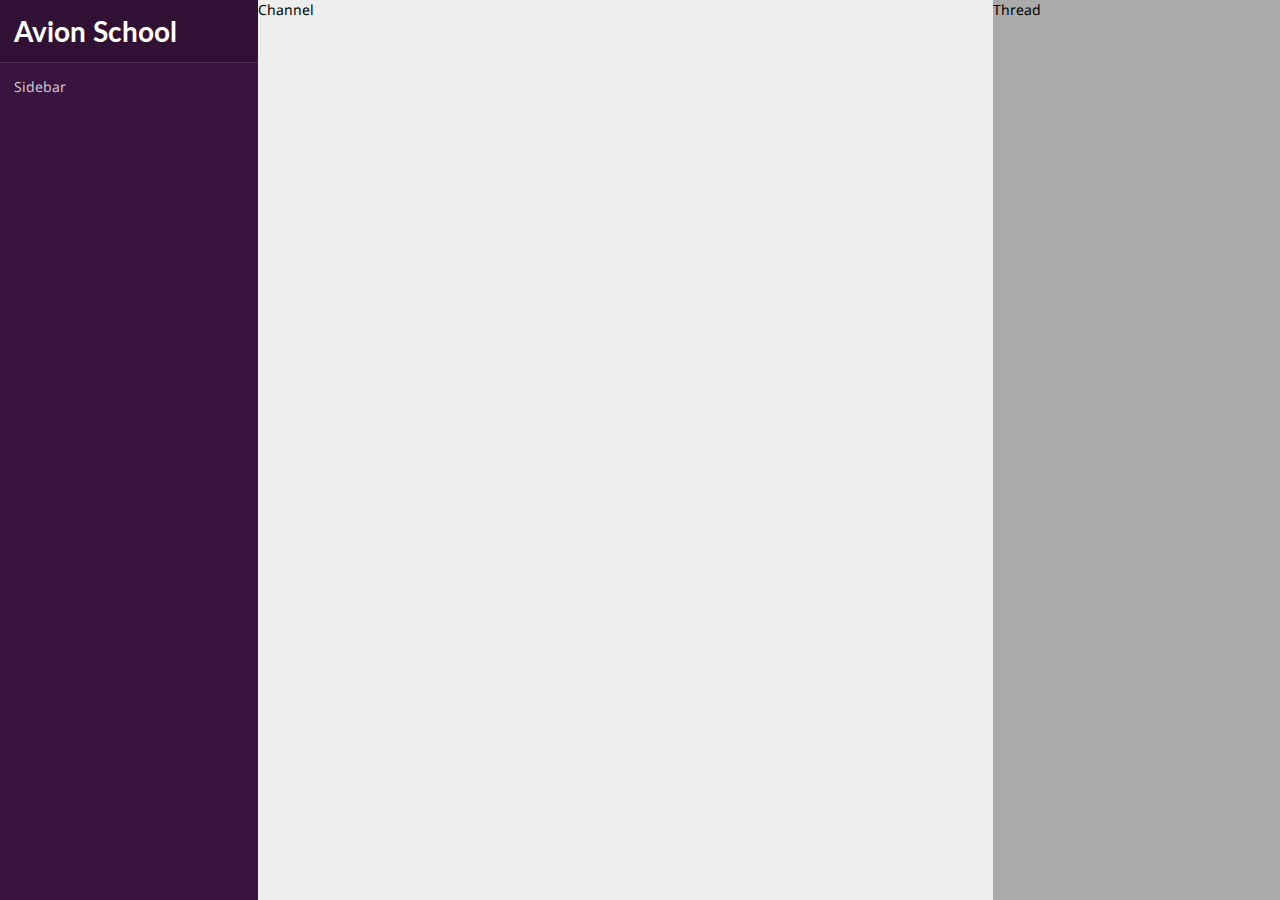
==== index.html @ e71ed1c3 "first commit" ====
<!DOCTYPE html>
<html lang="en">
<head>
    <meta charset="UTF-8">
    <meta http-equiv="X-UA-Compatible" content="IE=edge">
    <meta name="viewport" content="width=device-width, initial-scale=1.0">
    <title>Slack App</title>
    <link rel="stylesheet" href="style.css">
</head>
<body>
    <main>
        <section id="sidebar">
            <div id="side-header">
                <div class="container">
                    <h1>Avion School</h1>
                </div>
            </div>
            
            <div class="container">
                Sidebar
            </div>
        </section>

        <section id="channel-chat">Channel</section>
        
        <section id="thread">
            Thread
        </section>
    </main>
</body>
</html>
---- style.css ----
@import url('https://fonts.googleapis.com/css2?family=Lato:wght@400;700&family=Noto+Sans:wght@400;700&display=swap');

:root {
    /* Sidebar */
    --main-color: rgb(57, 20, 62);
    --main-color-hover: rgb(48, 17, 52);
    --main-color-light: rgb(77, 42, 81); /* For icon bg */
    --side-highlight: rgb(43, 100, 158);
    --side-text: rgb(205, 195, 206);
    /* Main */
    --heading-color: rgb(29, 28, 29);
    --text-color: rgb(40, 40, 40);
    --muted: rgb(112, 112, 112);
    --border-color: rgb(226, 226, 226);
    --hover-bg: rgb(248, 248, 248); /* hover over message bg */
    --success: rgb(52, 120, 92);
    --links: rgb(44, 100, 158);
    --links-hover: rgb(50, 107, 162);

    /* Font */
    --heading-font: 'Lato', sans-serif;
    --text-font: 'Noto Sans', sans-serif;

    font-size: 14px;
}

* {
    margin: 0;
    padding: 0;
    box-sizing: border-box;
}

body {
    font-family: var(--text-font);
}

h1, h2, h3, h4, h5 {
    font-family: var(--heading-font);
}

main {
    height: 100vh;
    width: 100vw;
    overflow: hidden;
    display: flex;
}

#sidebar {
    width: 450px;
    background-color: var(--main-color);
    color: var(--side-text);
}

#sidebar h1 {
    color: white;
}

#sidebar #side-header {
    border-bottom: 1px solid var(--main-color-light);
    background-color: var(--main-color-hover);
}

#channel-chat {
    width: 100%;
    background-color: #EEE;
    overflow-y: auto;
}

#thread {
    width: 500px;
    background-color: #AAA;
    overflow-y: auto;
}

.container {
    padding: 1rem;
}
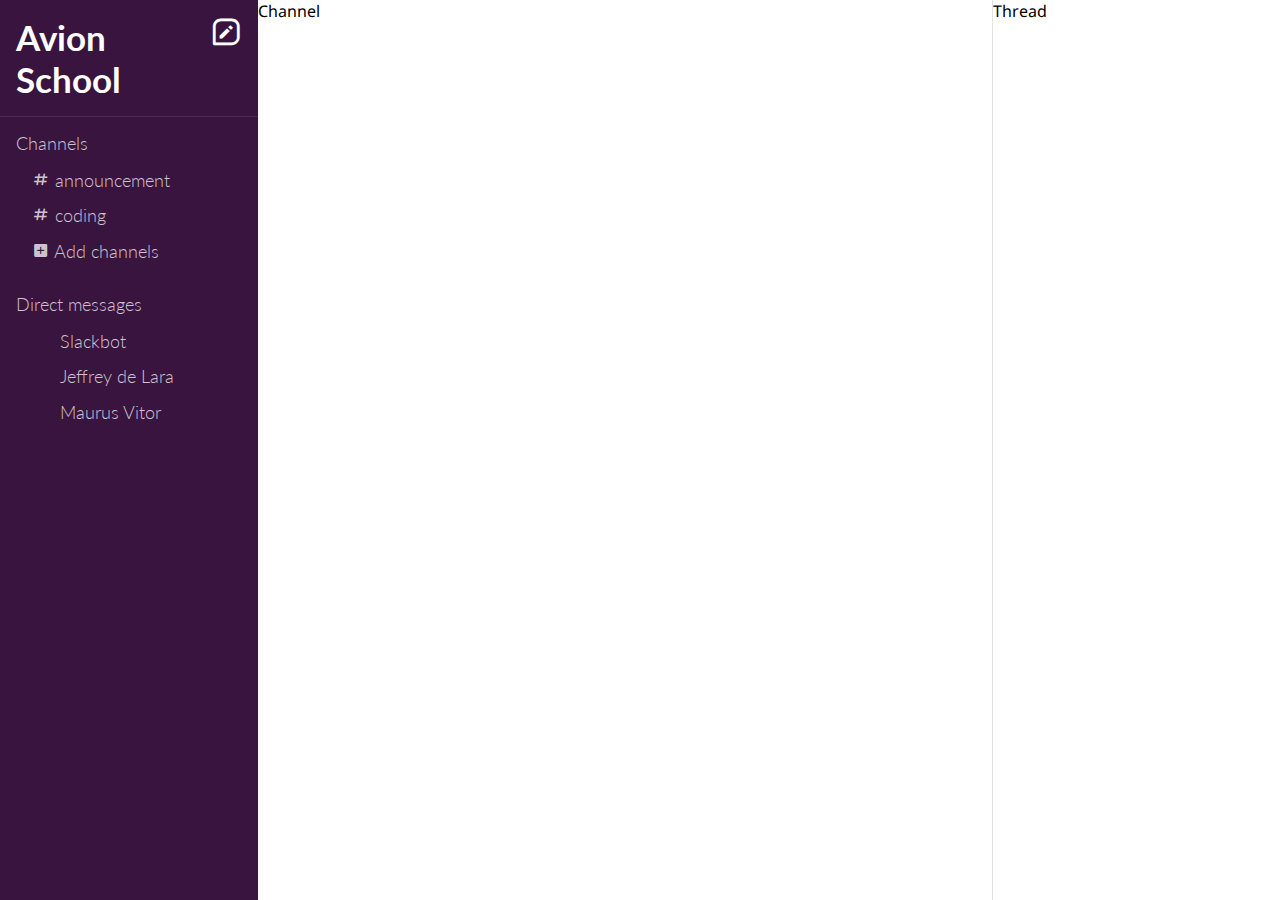
==== commit dd7f55b9: "Sidebar links" ====
--- a/index.html
+++ b/index.html
@@ -5,6 +5,7 @@
     <meta http-equiv="X-UA-Compatible" content="IE=edge">
     <meta name="viewport" content="width=device-width, initial-scale=1.0">
     <title>Slack App</title>
+    <link href='https://unpkg.com/boxicons@2.0.9/css/boxicons.min.css' rel='stylesheet'>
     <link rel="stylesheet" href="style.css">
 </head>
 <body>
@@ -12,12 +13,29 @@
         <section id="sidebar">
             <div id="side-header">
                 <div class="container">
+                    <a href="#"><i class='bx bx-message-square-edit' id="side-create-message"></i></a>
                     <h1>Avion School</h1>
                 </div>
             </div>
-            
+
             <div class="container">
-                Sidebar
+                <div id="side-channel-list">
+                    <a href="#">Channels</a>
+                    <ul>
+                        <li><i class='bx bx-hash'></i> announcement</li>
+                        <li><i class='bx bx-hash'></i> coding</li>
+                        <li><a href="#"><i class='bx bxs-plus-square' ></i> Add channels</a></li>
+                    </ul>
+                </div>
+
+                <div id="side-direct-messages" class="mt-2">
+                    <a href="#">Direct messages</a>
+                    <ul>
+                        <li class="dm-item"><img src="https://a.slack-edge.com/d4111/img/apps/workflows_192.png" alt=""> Slackbot</li>
+                        <li class="dm-item"><img src="https://ca.slack-edge.com/T010DU0GZE0-U02C42FABUK-8daed97695af-512" alt=""> Jeffrey de Lara</li>
+                        <li class="dm-item"><img src="https://ca.slack-edge.com/T010DU0GZE0-U01CNLJ3J0P-46af7649e68b-512" alt=""> Maurus Vitor</li>
+                    </ul>
+                </div>
             </div>
         </section>
 
--- a/style.css
+++ b/style.css
@@ -1,4 +1,4 @@
-@import url('https://fonts.googleapis.com/css2?family=Lato:wght@400;700&family=Noto+Sans:wght@400;700&display=swap');
+@import url('https://fonts.googleapis.com/css2?family=Lato:wght@300;400;700&family=Noto+Sans:wght@400;700&display=swap');
 
 :root {
     /* Sidebar */
@@ -21,7 +21,7 @@
     --heading-font: 'Lato', sans-serif;
     --text-font: 'Noto Sans', sans-serif;
 
-    font-size: 14px;
+    font-size: 16px;
 }
 
 * {
@@ -49,29 +49,80 @@
     width: 450px;
     background-color: var(--main-color);
     color: var(--side-text);
+    font-size: 1.1rem;
+    font-family: var(--heading-font);
+    font-weight: 300;
+}
+
+#sidebar a {
+    background-color: var(--main-color);
+    color: var(--side-text);
+    border: none;
+    cursor: pointer;
+    font-family: var(--heading-font);
+    font-weight: 300;
+    text-decoration: none;
+}
+
+.bx {
+
+}
+
+#sidebar ul {
+    list-style-type: none;
+    margin: 1rem;
+}
+
+#sidebar ul li {
+    margin: .9rem 0;
 }
 
 #sidebar h1 {
     color: white;
 }
 
+#sidebar .dm-item {
+    display: flex;
+}
+
+#sidebar .dm-item img {
+    width: 20px;
+    border-radius: 3px;
+    margin-right: .5rem;
+}
+
 #sidebar #side-header {
     border-bottom: 1px solid var(--main-color-light);
-    background-color: var(--main-color-hover);
+    /* background-color: var(--main-color-hover); */
+}
+
+#sidebar #side-create-message {
+    float: right;
+    font-size: 2rem;
+    color: white;
 }
 
 #channel-chat {
     width: 100%;
-    background-color: #EEE;
+    background-color: white;
     overflow-y: auto;
+    border-right: 1px solid var(--border-color);
 }
 
 #thread {
     width: 500px;
-    background-color: #AAA;
+    background-color: white;
     overflow-y: auto;
 }
 
 .container {
     padding: 1rem;
 }
+
+.mt {
+    margin-top: 1rem;
+}
+
+.mt-2 {
+    margin-top: 2rem;
+}
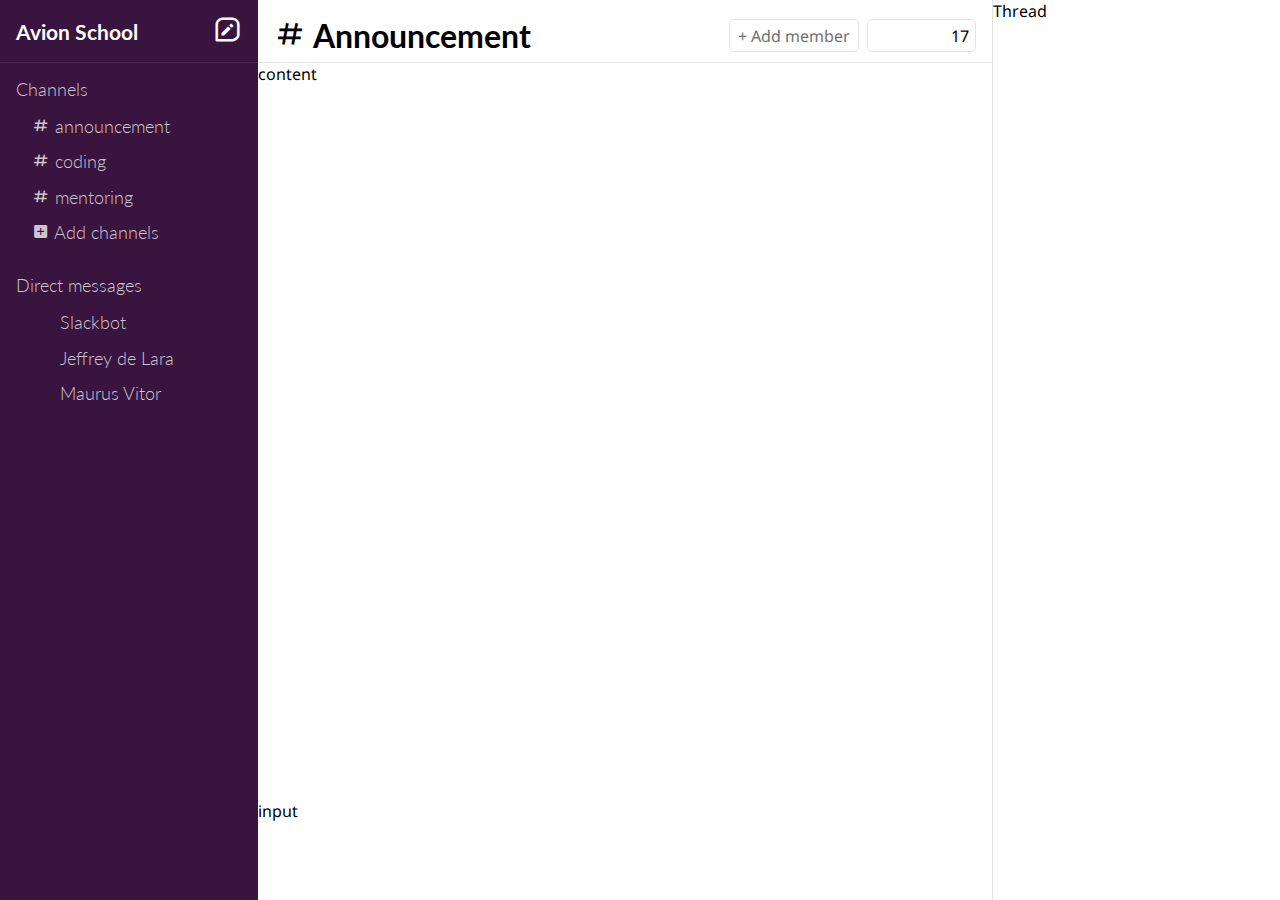
==== commit cc960372: "Channel header" ====
--- a/index.html
+++ b/index.html
@@ -12,9 +12,9 @@
     <main>
         <section id="sidebar">
             <div id="side-header">
-                <div class="container">
+                <div class="container header">
+                    <h1>Avion School</h1>
                     <a href="#"><i class='bx bx-message-square-edit' id="side-create-message"></i></a>
-                    <h1>Avion School</h1>
                 </div>
             </div>
 
@@ -24,6 +24,7 @@
                     <ul>
                         <li><i class='bx bx-hash'></i> announcement</li>
                         <li><i class='bx bx-hash'></i> coding</li>
+                        <li><i class='bx bx-hash'></i> mentoring</li>
                         <li><a href="#"><i class='bx bxs-plus-square' ></i> Add channels</a></li>
                     </ul>
                 </div>
@@ -39,7 +40,32 @@
             </div>
         </section>
 
-        <section id="channel-chat">Channel</section>
+        <section id="channel-chat">
+            <div id="channel-header">
+                <div class="container header">
+                    <h1><i class='bx bx-hash'></i> Announcement</h1>
+                    <div class="channel-options">
+                        <a href="#" class="channel-btn">+ Add member</a> 
+
+                        <div id="channel-members">
+                            <img src="https://a.slack-edge.com/d4111/img/apps/workflows_192.png" alt="">
+                            <img src="https://ca.slack-edge.com/T010DU0GZE0-U02C42FABUK-8daed97695af-512" alt="">
+                            <img src="https://ca.slack-edge.com/T010DU0GZE0-U01CNLJ3J0P-46af7649e68b-512" alt="">
+                            <span>17</span>
+                        </div>
+                    </div>
+                </div>
+            </div>
+
+            <div id="channel-chat-content">
+                <!-- make  -->
+                content
+            </div>
+
+            <div id="channel-chat-input">
+                input
+            </div>
+        </section>
         
         <section id="thread">
             Thread
--- a/style.css
+++ b/style.css
@@ -79,6 +79,8 @@
 
 #sidebar h1 {
     color: white;
+    font-size: 1.3rem;
+    display: inline;
 }
 
 #sidebar .dm-item {
@@ -91,22 +93,82 @@
     margin-right: .5rem;
 }
 
-#sidebar #side-header {
+#sidebar #side-header, #channel-header {
     border-bottom: 1px solid var(--main-color-light);
     /* background-color: var(--main-color-hover); */
 }
 
+
+
 #sidebar #side-create-message {
-    float: right;
-    font-size: 2rem;
+    font-size: 1.8rem;
     color: white;
 }
+.header {
+    display: flex;
+    justify-content: space-between;
+    align-items: center;
+}
+
 
 #channel-chat {
+    display: grid;
+    grid-template-rows: 63px auto 100px;
     width: 100%;
     background-color: white;
+    border-right: 1px solid var(--border-color);
+}
+
+#channel-chat-content {
     overflow-y: auto;
-    border-right: 1px solid var(--border-color);
+}
+
+#channel-header {
+    border-color: var(--border-color);
+
+}
+
+#channel-header img {
+    width: 20px;
+    border-radius: 5px;
+    margin: 0 .2rem;
+}
+
+#channel-members {
+    display: flex;
+    justify-content: center;
+    align-items: center;
+    border: 1px solid var(--border-color);
+    padding-top: .3rem;
+    padding-bottom: .3rem;
+    padding-right: .4rem;
+    padding-left: .2rem;
+    border-radius: 5px;
+}
+
+.channel-options {
+    display: flex;
+    justify-content: center;
+    align-items: center;
+}
+
+.channel-btn {
+    text-decoration: none;
+    margin: 0 .5rem;
+    border: 1px solid var(--border-color);
+    padding: .3rem .5rem;
+    border-radius: 5px;
+    color: var(--muted);
+    transition: .3s;
+}
+
+.channel-btn:hover {
+    background-color: var(--hover-bg);
+    color: var(--text-color);
+}
+
+#channel-chat-input {
+
 }
 
 #thread {
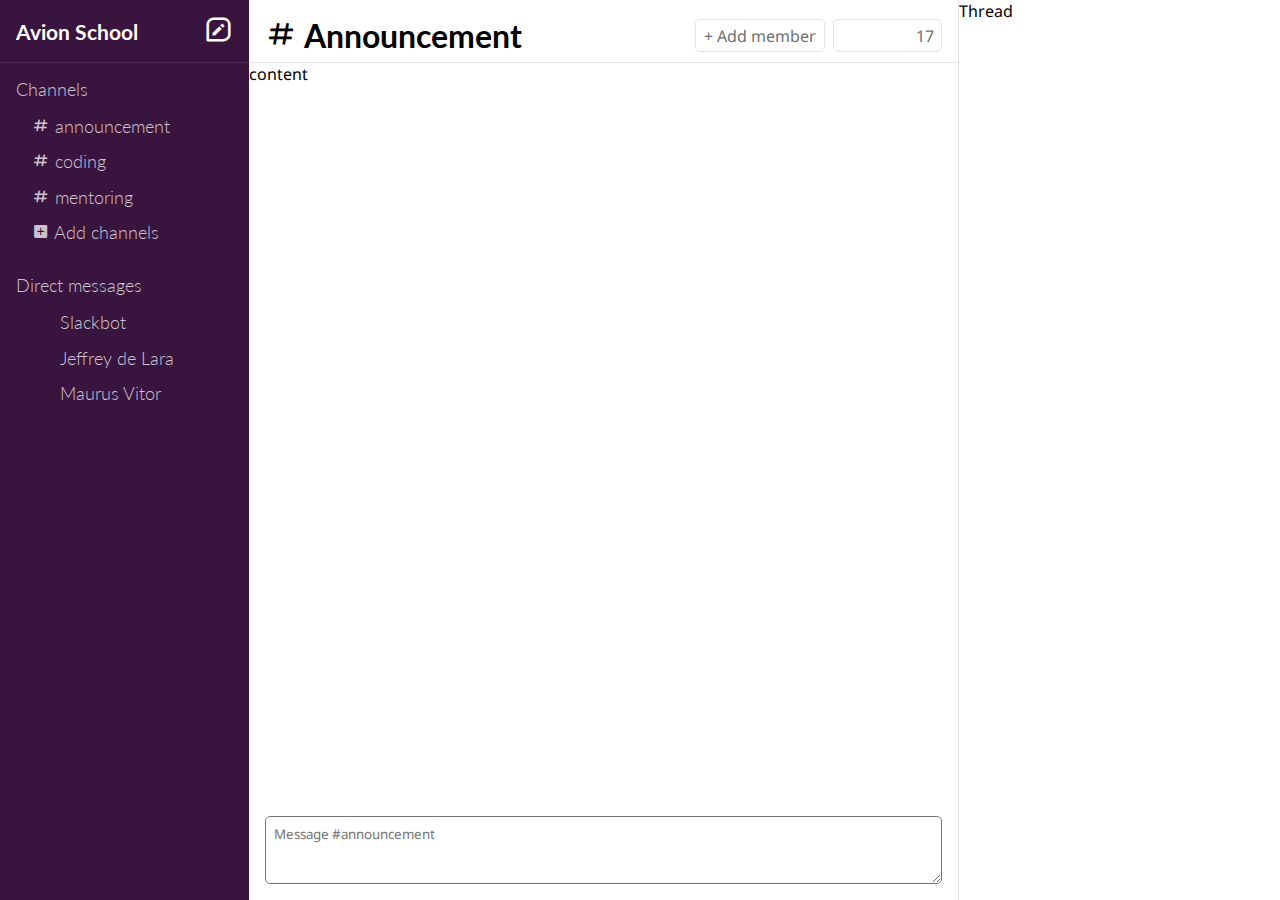
==== commit df26ed69: "Chat input" ====
--- a/index.html
+++ b/index.html
@@ -51,7 +51,7 @@
                             <img src="https://a.slack-edge.com/d4111/img/apps/workflows_192.png" alt="">
                             <img src="https://ca.slack-edge.com/T010DU0GZE0-U02C42FABUK-8daed97695af-512" alt="">
                             <img src="https://ca.slack-edge.com/T010DU0GZE0-U01CNLJ3J0P-46af7649e68b-512" alt="">
-                            <span>17</span>
+                            <span class="muted">17</span>
                         </div>
                     </div>
                 </div>
@@ -63,7 +63,9 @@
             </div>
 
             <div id="channel-chat-input">
-                input
+                <div class="container">
+                    <textarea name="" id="" placeholder="Message #announcement"></textarea>
+                </div>
             </div>
         </section>
         
--- a/style.css
+++ b/style.css
@@ -167,12 +167,29 @@
     color: var(--text-color);
 }
 
+.muted {
+    color: var(--muted);
+}
+
 #channel-chat-input {
-
+    display: flex;
+}
+
+#channel-chat-input .container {
+    width: 100%;
+}
+
+#channel-chat-input textarea {
+    width: 100%;
+    height: 100%;
+    font-family: var(--text-font);
+    padding: .5rem;
+    outline: none;
+    border-radius: 5px;
 }
 
 #thread {
-    width: 500px;
+    width: 580px;
     background-color: white;
     overflow-y: auto;
 }
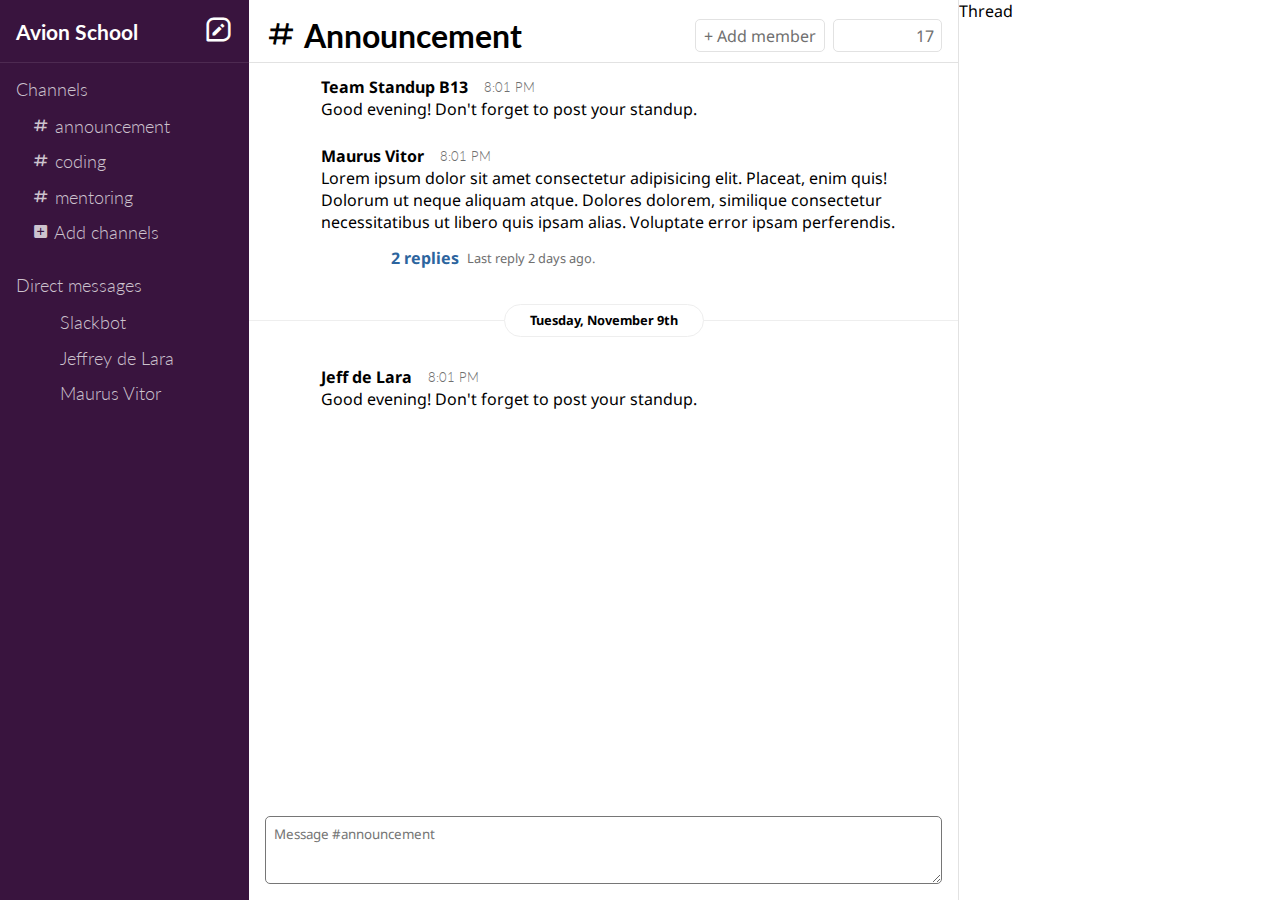
==== commit d555d4a0: "Channel chat messages" ====
--- a/index.html
+++ b/index.html
@@ -59,7 +59,41 @@
 
             <div id="channel-chat-content">
                 <!-- make  -->
-                content
+                <div class="channel-message">
+                    <div class="sender-pic"><img src="https://a.slack-edge.com/d4111/img/apps/workflows_192.png" alt=""></div>
+                    <div class="sender">
+                        <div class="sender-name">Team Standup B13 <span class="created">8:01 PM</span></div>
+                        <div class="sender-message">Good evening! Don't forget to post your standup.</div>
+                        <!-- <div class="message-replies"></div> -->
+                    </div>
+                </div>
+
+                <div class="channel-message">
+                    <div class="sender-pic"><img src="https://ca.slack-edge.com/T010DU0GZE0-U01CNLJ3J0P-46af7649e68b-512" alt=""></div>
+                    <div class="sender">
+                        <div class="sender-name">Maurus Vitor <span class="created">8:01 PM</span></div>
+                        <div class="sender-message">Lorem ipsum dolor sit amet consectetur adipisicing elit. Placeat, enim quis! Dolorum ut neque aliquam atque. Dolores dolorem, similique consectetur necessitatibus ut libero quis ipsam alias. Voluptate error ipsam perferendis.</div>
+                        <div class="message-replies">
+                            <img src="https://ca.slack-edge.com/T010DU0GZE0-U01CNLJ3J0P-46af7649e68b-512" alt="">
+                            <img src="https://ca.slack-edge.com/T010DU0GZE0-U02C42FABUK-8daed97695af-512" alt="">
+                            <span><a href="">2 replies</a></span>
+                            <span class="muted date">Last reply 2 days ago.</span>
+                        </div>
+                    </div>
+                </div>
+
+                <div class="date-divider">
+                    <span class="divider-content">Tuesday, November 9th</span>
+                </div>
+
+                <div class="channel-message">
+                    <div class="sender-pic"><img src="https://ca.slack-edge.com/T010DU0GZE0-U02C42FABUK-8daed97695af-512" alt=""></div>
+                    <div class="sender">
+                        <div class="sender-name">Jeff de Lara <span class="created">8:01 PM</span></div>
+                        <div class="sender-message">Good evening! Don't forget to post your standup.</div>
+                        <!-- <div class="message-replies"></div> -->
+                    </div>
+                </div>
             </div>
 
             <div id="channel-chat-input">
--- a/style.css
+++ b/style.css
@@ -146,6 +146,103 @@
     border-radius: 5px;
 }
 
+.channel-message .sender-name {
+    font-weight: 700;
+    display: flex;
+    align-items: center;
+}
+
+.channel-message .created {
+    color: var(--muted);
+    font-family: var(--heading-font);
+    font-weight: 300;
+    font-size: .8rem;
+    margin: 0 1rem;
+}
+
+.channel-message {
+    padding: .8rem 1rem;
+    width: 100%;
+    display: grid;
+    grid-template-columns: 40px auto;
+    grid-gap: 1rem;
+}
+
+.channel-message:hover  {
+    background-color: var(--hover-bg);
+}
+
+.message-replies {
+    margin-top: .5rem;
+    display: flex;
+    align-items: center;
+    padding: .3rem;
+    border: 1px solid white;
+    border-radius: 5px;
+}
+
+.message-replies:hover {
+    cursor: pointer;
+    background-color: white;
+    padding: .3rem;
+    border: 1px solid #DDD;
+}
+
+.message-replies span {
+    margin-left: .5rem;
+}
+
+.message-replies a {
+    color: var(--links);
+    text-decoration: none;
+    font-weight: 700;
+}
+
+.message-replies a:hover {
+    color: var(--links-hover);
+    text-decoration: underline;
+}
+
+.message-replies .date {
+    font-size: .8rem;
+    color: var(--muted);
+}
+
+.message-replies img {
+    margin-right: .2rem;
+}
+
+.message-replies img {
+    width: 25px;
+    border-radius: 3px;
+}
+
+.date-divider {
+    position: relative;
+    border-bottom:1px solid #EEE;
+    margin: 2rem 0;
+    background-color: rebeccapurpled;
+}
+
+.divider-content {
+    position: absolute;
+    background-color: white;
+    border: 1px solid #EEE;
+    border-radius: 2rem;
+    padding: .4rem 1rem;
+    top: -16px;
+    left: calc(50% - 100px);
+    width: 200px;
+    text-align: center;
+    font-size: .8rem;
+    font-weight: 700;
+}
+
+.sender-pic img {
+    width: 40px;
+    border-radius: 5px;
+}
+
 .channel-options {
     display: flex;
     justify-content: center;
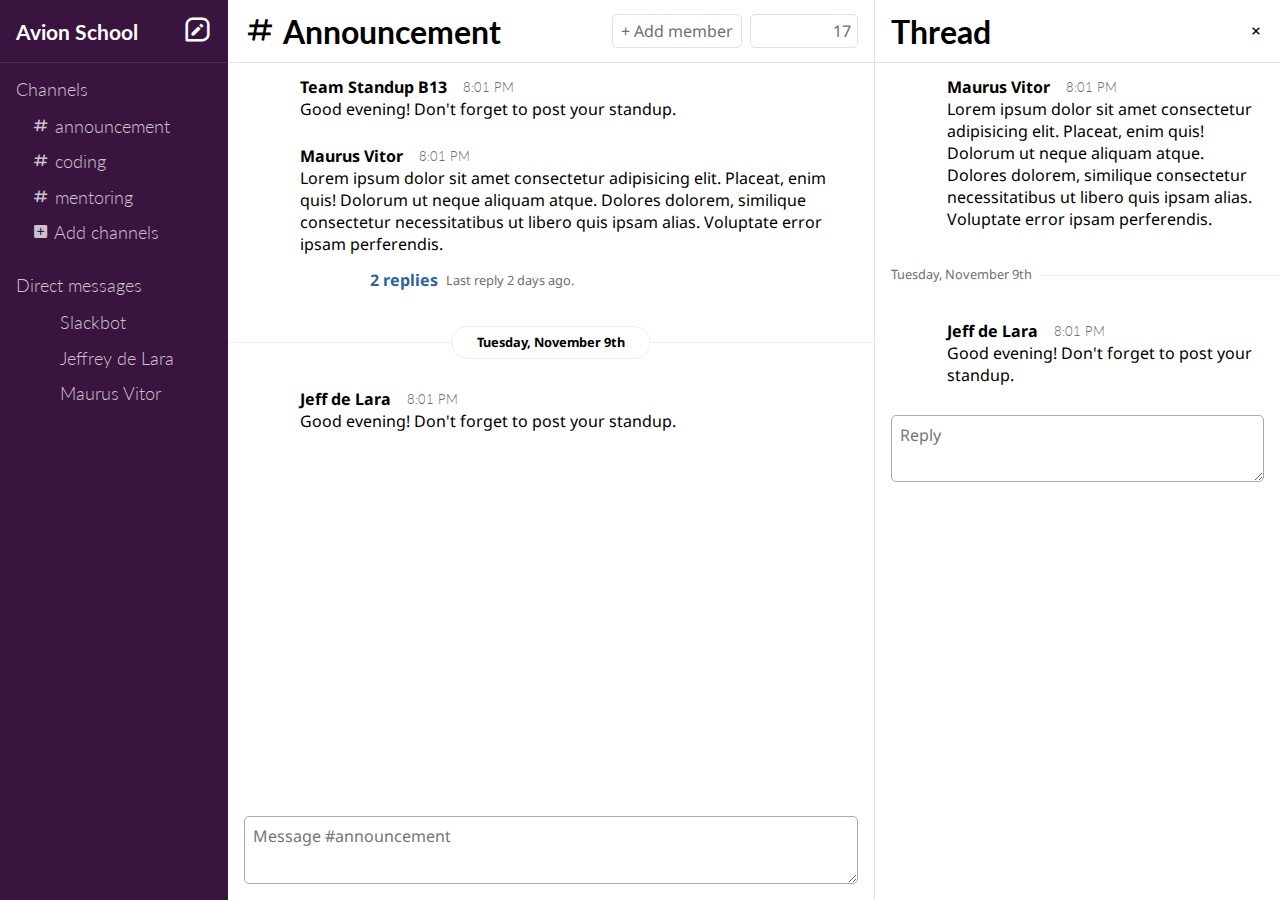
==== commit 9bb50f31: "Threads" ====
--- a/index.html
+++ b/index.html
@@ -104,7 +104,40 @@
         </section>
         
         <section id="thread">
-            Thread
+
+            <div id="thread-header">
+                <div class="container header">
+                    <h1>Thread</h1>
+                    <i class='bx bx-x'></i>
+                </div>
+            </div>
+
+            <div class="channel-message">
+                <div class="sender-pic"><img src="https://ca.slack-edge.com/T010DU0GZE0-U01CNLJ3J0P-46af7649e68b-512" alt=""></div>
+                <div class="sender">
+                    <div class="sender-name">Maurus Vitor <span class="created">8:01 PM</span></div>
+                    <div class="sender-message">Lorem ipsum dolor sit amet consectetur adipisicing elit. Placeat, enim quis! Dolorum ut neque aliquam atque. Dolores dolorem, similique consectetur necessitatibus ut libero quis ipsam alias. Voluptate error ipsam perferendis.</div>
+                </div>
+            </div>
+
+            <div class="thread-divider">
+                <span class="thread-content">Tuesday, November 9th</span>
+            </div>
+
+            <div class="channel-message">
+                <div class="sender-pic"><img src="https://ca.slack-edge.com/T010DU0GZE0-U02C42FABUK-8daed97695af-512" alt=""></div>
+                <div class="sender">
+                    <div class="sender-name">Jeff de Lara <span class="created">8:01 PM</span></div>
+                    <div class="sender-message">Good evening! Don't forget to post your standup.</div>
+                </div>
+            </div>
+
+
+            <div id="thread-chat-input">
+                <div class="container">
+                    <textarea name="" id="" placeholder="Reply"></textarea>
+                </div>
+            </div>
         </section>
     </main>
 </body>
--- a/style.css
+++ b/style.css
@@ -93,7 +93,7 @@
     margin-right: .5rem;
 }
 
-#sidebar #side-header, #channel-header {
+#sidebar #side-header, #channel-header, #thread-header {
     border-bottom: 1px solid var(--main-color-light);
     /* background-color: var(--main-color-hover); */
 }
@@ -104,10 +104,12 @@
     font-size: 1.8rem;
     color: white;
 }
+
 .header {
     display: flex;
     justify-content: space-between;
     align-items: center;
+    height: 62px;
 }
 
 
@@ -123,9 +125,8 @@
     overflow-y: auto;
 }
 
-#channel-header {
+#channel-header, #thread-header {
     border-color: var(--border-color);
-
 }
 
 #channel-header img {
@@ -217,11 +218,21 @@
     border-radius: 3px;
 }
 
-.date-divider {
+.date-divider, .thread-divider {
     position: relative;
     border-bottom:1px solid #EEE;
     margin: 2rem 0;
     background-color: rebeccapurpled;
+}
+
+.thread-content {
+    font-size: .8rem;
+    color: var(--muted);
+    position: absolute;
+    top: -10px;
+    padding-left: 1rem;
+    padding-right: .5rem;
+    background-color: white;
 }
 
 .divider-content {
@@ -268,25 +279,27 @@
     color: var(--muted);
 }
 
-#channel-chat-input {
-    display: flex;
-}
-
-#channel-chat-input .container {
+#channel-chat-input, #thread-chat-input {
+    display: flex;
+}
+
+#channel-chat-input .container, #thread-chat-input .container {
     width: 100%;
 }
 
-#channel-chat-input textarea {
+#channel-chat-input textarea, #thread-chat-input textarea {
     width: 100%;
     height: 100%;
     font-family: var(--text-font);
     padding: .5rem;
     outline: none;
     border-radius: 5px;
+    border: 1px solid #AAA;
+    font-size: 1rem;
 }
 
 #thread {
-    width: 580px;
+    width: 800px;
     background-color: white;
     overflow-y: auto;
 }
